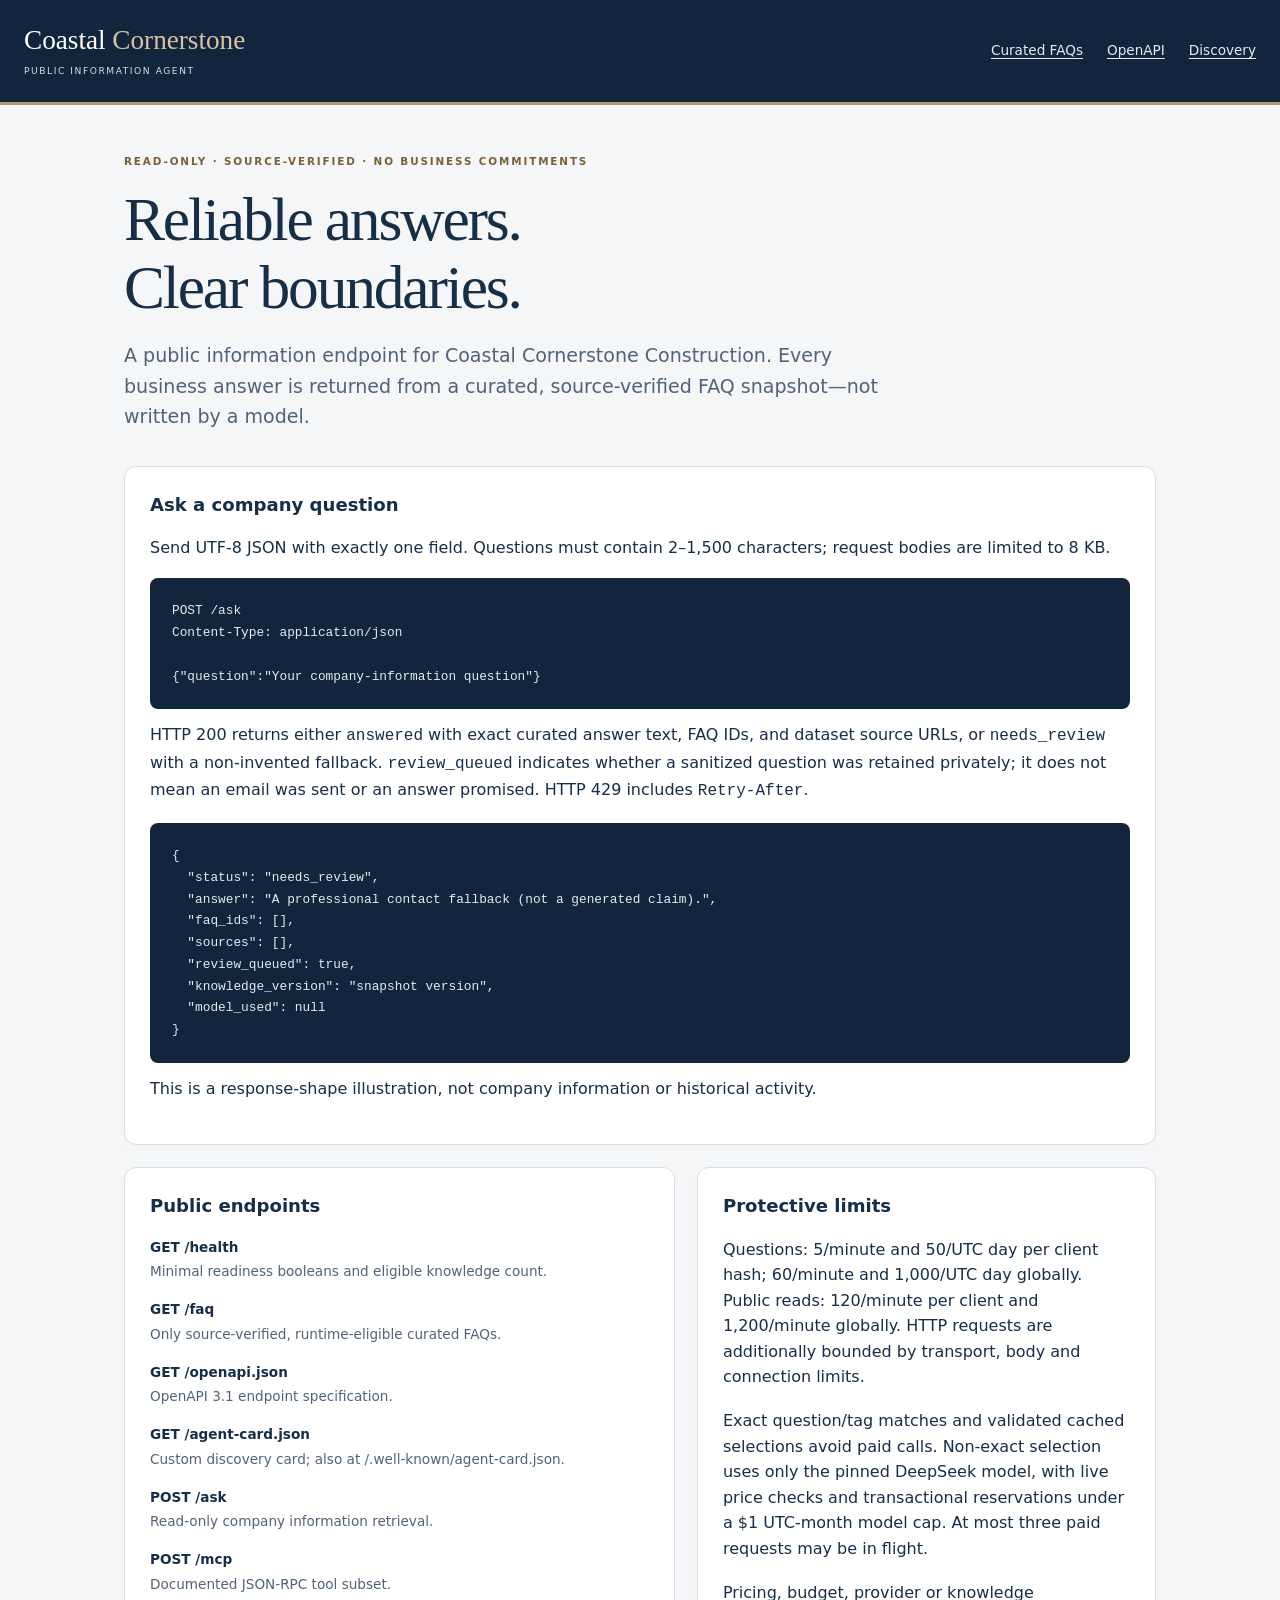
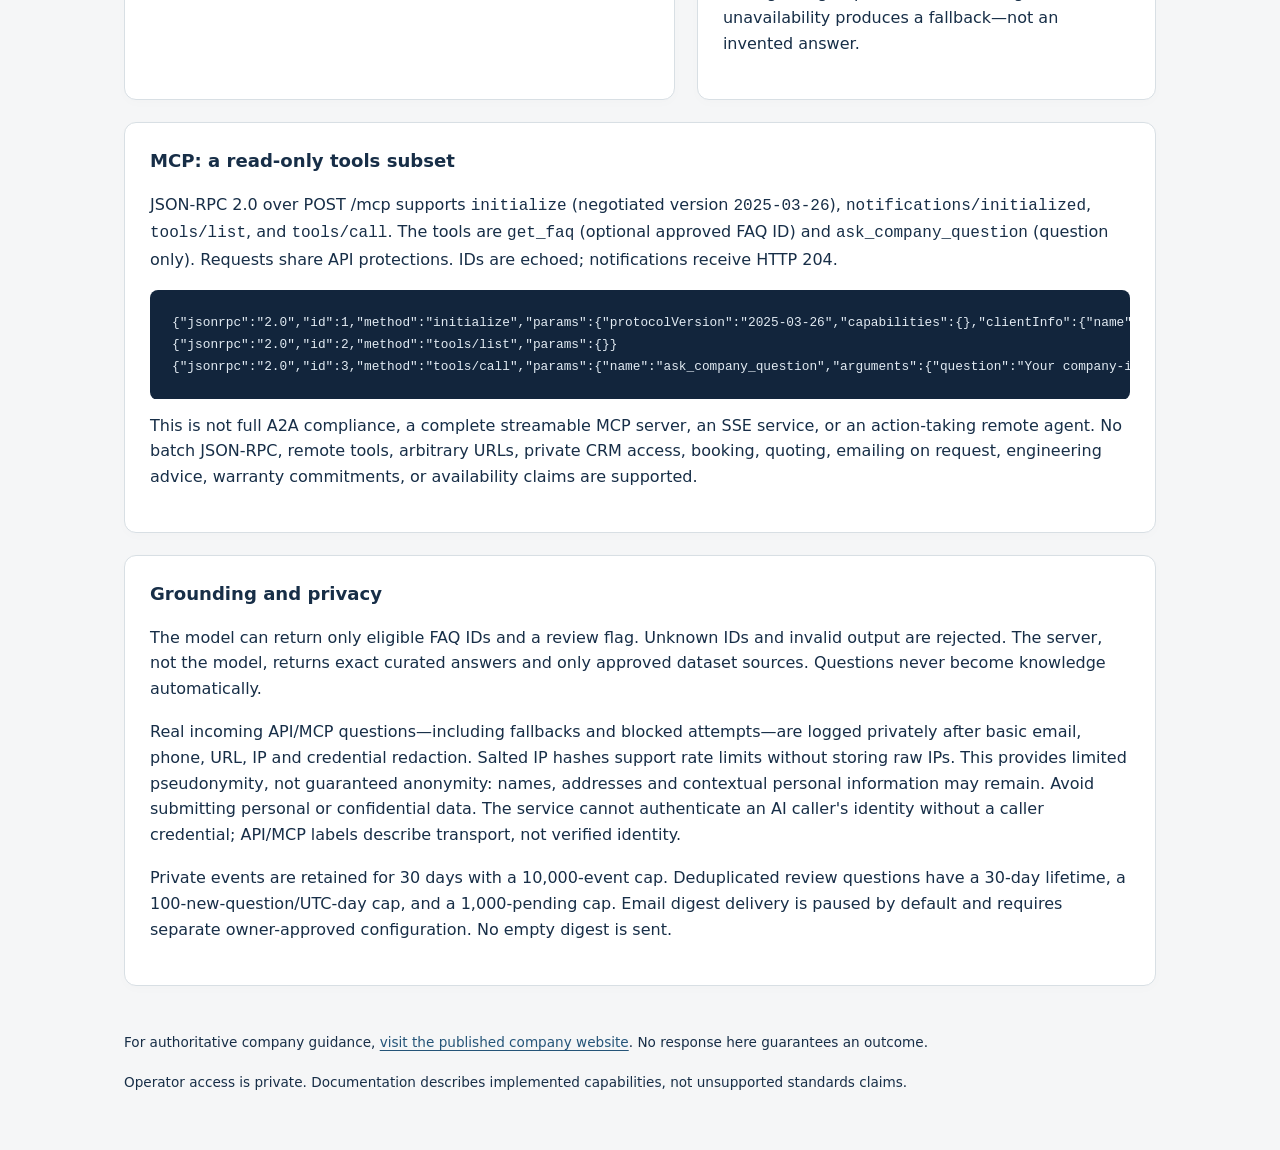
==== docs/index.html @ d484fd39 "Build source-grounded company agent and private question dashboard Co-authored-by: Manus <dev-agent@" ====
<!doctype html>
<html lang="en"><head><meta charset="utf-8"><meta name="viewport" content="width=device-width, initial-scale=1"><meta name="description" content="Source-grounded, read-only Coastal Cornerstone public company information API and MCP tool documentation."><title>Agent access | Coastal Cornerstone</title><link rel="stylesheet" href="/static/styles.css"></head>
<body><a class="skip" href="#main">Skip to content</a><header class="topbar"><a class="brand" href="/docs">Coastal <span>Cornerstone</span><small>PUBLIC INFORMATION AGENT</small></a><nav aria-label="Public navigation"><a href="/faq">Curated FAQs</a><a href="/openapi.json">OpenAPI</a><a href="/agent-card.json">Discovery</a></nav></header>
<main id="main" class="docs"><p class="eyebrow">READ-ONLY · SOURCE-VERIFIED · NO BUSINESS COMMITMENTS</p><h1>Reliable answers.<br>Clear boundaries.</h1><p class="lead">A public information endpoint for Coastal Cornerstone Construction. Every business answer is returned from a curated, source-verified FAQ snapshot—not written by a model.</p><section class="panel"><h2>Ask a company question</h2><p>Send UTF-8 JSON with exactly one field. Questions must contain 2–1,500 characters; request bodies are limited to 8 KB.</p><pre><code>POST /ask
Content-Type: application/json

{"question":"Your company-information question"}</code></pre><p>HTTP 200 returns either <code>answered</code> with exact curated answer text, FAQ IDs, and dataset source URLs, or <code>needs_review</code> with a non-invented fallback. <code>review_queued</code> indicates whether a sanitized question was retained privately; it does not mean an email was sent or an answer promised. HTTP 429 includes <code>Retry-After</code>.</p><pre><code>{
  "status": "needs_review",
  "answer": "A professional contact fallback (not a generated claim).",
  "faq_ids": [],
  "sources": [],
  "review_queued": true,
  "knowledge_version": "snapshot version",
  "model_used": null
}</code></pre><p>This is a response-shape illustration, not company information or historical activity.</p></section>
<div class="twocol"><section class="panel"><h2>Public endpoints</h2><dl><dt>GET /health</dt><dd>Minimal readiness booleans and eligible knowledge count.</dd><dt>GET /faq</dt><dd>Only source-verified, runtime-eligible curated FAQs.</dd><dt>GET /openapi.json</dt><dd>OpenAPI 3.1 endpoint specification.</dd><dt>GET /agent-card.json</dt><dd>Custom discovery card; also at /.well-known/agent-card.json.</dd><dt>POST /ask</dt><dd>Read-only company information retrieval.</dd><dt>POST /mcp</dt><dd>Documented JSON-RPC tool subset.</dd></dl></section><section class="panel"><h2>Protective limits</h2><p>Questions: 5/minute and 50/UTC day per client hash; 60/minute and 1,000/UTC day globally. Public reads: 120/minute per client and 1,200/minute globally. HTTP requests are additionally bounded by transport, body and connection limits.</p><p>Exact question/tag matches and validated cached selections avoid paid calls. Non-exact selection uses only the pinned DeepSeek model, with live price checks and transactional reservations under a $1 UTC-month model cap. At most three paid requests may be in flight.</p><p>Pricing, budget, provider or knowledge unavailability produces a fallback—not an invented answer.</p></section></div>
<section class="panel"><h2>MCP: a read-only tools subset</h2><p>JSON-RPC 2.0 over POST /mcp supports <code>initialize</code> (negotiated version <code>2025-03-26</code>), <code>notifications/initialized</code>, <code>tools/list</code>, and <code>tools/call</code>. The tools are <code>get_faq</code> (optional approved FAQ ID) and <code>ask_company_question</code> (question only). Requests share API protections. IDs are echoed; notifications receive HTTP 204.</p><pre><code>{"jsonrpc":"2.0","id":1,"method":"initialize","params":{"protocolVersion":"2025-03-26","capabilities":{},"clientInfo":{"name":"client","version":"1"}}}
{"jsonrpc":"2.0","id":2,"method":"tools/list","params":{}}
{"jsonrpc":"2.0","id":3,"method":"tools/call","params":{"name":"ask_company_question","arguments":{"question":"Your company-information question"}}}</code></pre><p>This is not full A2A compliance, a complete streamable MCP server, an SSE service, or an action-taking remote agent. No batch JSON-RPC, remote tools, arbitrary URLs, private CRM access, booking, quoting, emailing on request, engineering advice, warranty commitments, or availability claims are supported.</p></section>
<section class="panel"><h2>Grounding and privacy</h2><p>The model can return only eligible FAQ IDs and a review flag. Unknown IDs and invalid output are rejected. The server, not the model, returns exact curated answers and only approved dataset sources. Questions never become knowledge automatically.</p><p>Real incoming API/MCP questions—including fallbacks and blocked attempts—are logged privately after basic email, phone, URL, IP and credential redaction. Salted IP hashes support rate limits without storing raw IPs. This provides limited pseudonymity, not guaranteed anonymity: names, addresses and contextual personal information may remain. Avoid submitting personal or confidential data. The service cannot authenticate an AI caller's identity without a caller credential; API/MCP labels describe transport, not verified identity.</p><p>Private events are retained for 30 days with a 10,000-event cap. Deduplicated review questions have a 30-day lifetime, a 100-new-question/UTC-day cap, and a 1,000-pending cap. Email digest delivery is paused by default and requires separate owner-approved configuration. No empty digest is sent.</p></section>
<footer><p>For authoritative company guidance, <a href="https://cccbuild-3mhyn4jl.manus.space">visit the published company website</a>. No response here guarantees an outcome.</p><p>Operator access is private. Documentation describes implemented capabilities, not unsupported standards claims.</p></footer></main></body></html>
---- static/styles.css ----
:root{color-scheme:light;--navy:#12253c;--ink:#172e47;--muted:#526377;--sand:#efe9df;--gold:#9d7c4b;--line:#d8dfE4;--paper:#fff;--back:#f5f6f7;font-family:system-ui,-apple-system,BlinkMacSystemFont,"Segoe UI",sans-serif;font-size:16px;line-height:1.6}*{box-sizing:border-box}body{margin:0;background:var(--back);color:var(--ink)}a{color:#245478;text-underline-offset:3px;overflow-wrap:anywhere}a:hover{text-decoration-thickness:2px}button,input,select{font:inherit}button,select{min-height:44px}button{border:1px solid var(--navy);border-radius:8px;padding:10px 18px;background:var(--navy);color:white;font-weight:650;cursor:pointer}button:hover{background:#274460}button:disabled{opacity:.65;cursor:wait}.ghost{background:white;color:var(--navy);border-color:#a8b5c3}.ghost:hover{background:var(--sand)}input,select{border:1px solid #a8b5c3;border-radius:7px;background:#fff;color:var(--ink);padding:10px 12px;min-height:44px;max-width:100%}input{width:100%}label{font-weight:600;font-size:.875rem;display:block}label input,label select{display:block;margin-top:5px}button:focus-visible,a:focus-visible,input:focus-visible,select:focus-visible{outline:3px solid #387db6;outline-offset:3px}h1,h2,h3,p{margin-top:0}h1{font-family:Georgia,"Times New Roman",serif;font-weight:500;font-size:clamp(2.1rem,4.8vw,4.2rem);line-height:1.12;letter-spacing:-.035em;margin-bottom:18px}h2{font-size:1.13rem;line-height:1.4;margin-bottom:18px}h3{font-size:1rem}p{margin-bottom:18px}small{font-size:.76rem}.topbar{background:var(--navy);color:white;display:flex;align-items:center;justify-content:space-between;gap:24px;padding:26px max(24px,calc((100vw - 1320px)/2));border-bottom:3px solid #b39972}.brand{text-decoration:none;font-family:Georgia,serif;font-size:1.7rem;font-weight:500;line-height:1.1;color:white!important;white-space:nowrap}.brand span{color:#d7c4a5}.brand small{display:block;font-family:system-ui,sans-serif;letter-spacing:.17em;font-size:.57rem;margin-top:10px;color:#d7e0e8}.topbar nav{display:flex;flex-wrap:wrap;gap:24px;align-items:center}.topbar nav a{color:#e5ebf1;font-size:.85rem}.topbar .ghost{background:transparent;border-color:#9aafc4;color:white}.account{font-size:.8rem;color:#d2dfeb}.workspace,.docs{max-width:1370px;padding:48px 24px 24px;margin:auto}.docs{max-width:1080px}.docs h1{max-width:800px}.lead{max-width:770px;font-size:1.19rem;color:var(--muted);margin-bottom:34px}.eyebrow{font-size:.65rem;letter-spacing:.18em;color:#7b6039;font-weight:750;margin-bottom:15px}.pagehead{display:flex;align-items:flex-end;justify-content:space-between;gap:24px;margin-bottom:26px}.pagehead h1{font-size:clamp(2rem,4vw,3rem);margin-bottom:9px}.pagehead p:last-child{margin-bottom:0}.actions{display:flex;flex-wrap:wrap;gap:10px;align-items:center;max-width:460px}.actions label{flex-basis:100%;color:var(--muted)}.muted{color:var(--muted);font-size:.85rem}.notice{padding:13px 16px;background:#ece8df;border:1px solid #d4c8b5;border-radius:7px;font-size:.83rem;color:#473b29}.metrics{display:grid;grid-template-columns:repeat(4,minmax(0,1fr));gap:18px;margin:28px 0}.metric{background:var(--navy);color:#fff;border-radius:12px;padding:23px 25px;border-top:3px solid #ad9167}.metric p{font-size:.81rem;color:#d3deea;margin-bottom:9px}.metric strong{font-size:clamp(1.8rem,3vw,2.8rem);line-height:1.2;display:block;font-weight:550;letter-spacing:-.03em}.metric small{display:block;color:#c6d4e3;margin-top:12px}.twocol{display:grid;grid-template-columns:1.2fr 1fr;gap:22px}.panel{background:var(--paper);border:1px solid var(--line);border-radius:12px;padding:25px;margin-bottom:22px;box-shadow:0 3px 12px #12253c04;min-width:0}.sectionhead{display:flex;justify-content:space-between;align-items:flex-start;gap:14px}.sectionhead h2{margin-bottom:20px}.badge{border:1px solid #d8dfE4;background:#f2f4f6;padding:3px 9px;border-radius:20px;font-size:.66rem;white-space:normal;display:inline-block;color:#3b5166}.trend svg{display:block;width:100%;max-height:250px}.big{font-size:1.45rem;font-weight:600}.budgettrack,.bartrack{height:8px;background:#eeeae4;border-radius:8px;overflow:hidden}.budgettrack{margin:16px 0 20px}.budgettrack span,.bartrack span{display:block;height:100%;background:#9d7c4b}.compact{display:grid;grid-template-columns:1fr 1.3fr;gap:9px 12px;font-size:.82rem;margin-top:18px}.compact dt{color:var(--muted);font-weight:500}.compact dd{margin:0;overflow-wrap:anywhere}.baritem{margin:16px 0}.baritem .sectionhead{font-size:.78rem;margin-bottom:7px}.filters{display:flex;align-items:flex-end;gap:16px;flex-wrap:wrap;margin-bottom:20px}.filters label:first-child{flex:1;min-width:210px}.tablewrap{width:100%;overflow:auto;margin-bottom:16px}table{width:100%;border-collapse:collapse;text-align:left;font-size:.76rem}th{color:var(--muted);font-weight:700;background:#f5f6f7;white-space:nowrap}th,td{padding:13px 12px;border-bottom:1px solid var(--line);vertical-align:top}td:first-child{min-width:145px;font-variant-numeric:tabular-nums}.questioncell{min-width:230px;max-width:400px;overflow-wrap:anywhere;font-size:.82rem}td:nth-child(6){min-width:160px;overflow-wrap:anywhere}.block{display:block;margin-top:5px}.tabs{display:flex;flex-wrap:wrap;gap:8px;margin-bottom:18px}.tabs button{font-size:.77rem;padding:9px 12px;min-height:44px;background:white;color:var(--ink);border-color:#a8b5c3}.tabs [aria-pressed=true]{background:var(--navy);color:white}.reviewlist{max-height:560px;overflow:auto}.reviewitem{padding:16px 0;border-top:1px solid var(--line)}.reviewitem p{font-size:.88rem;overflow-wrap:anywhere;margin:10px 0 0}.sourcelist{font-size:.82rem}.privatefooter{padding:22px 0;color:var(--muted);font-size:.8rem;max-width:1050px}.privatefooter h2{font-size:.9rem}.docs pre{overflow:auto;background:var(--navy);color:#e2ebf3;border-radius:8px;padding:22px;font-size:.8rem;line-height:1.7;tab-size:2}.docs code{font-family:ui-monospace,SFMono-Regular,Consolas,monospace}.docs dl{font-size:.85rem}.docs dt{font-weight:650;margin-top:16px}.docs dd{margin:3px 0 0;color:var(--muted)}.docs footer{font-size:.85rem;padding:24px 0}.skip{position:absolute;top:8px;left:8px;background:#fff;padding:10px;transform:translateY(-150%);z-index:10}.skip:focus{transform:translateY(0)}.sr-only{position:absolute;width:1px;height:1px;padding:0;margin:-1px;overflow:hidden;clip:rect(0,0,0,0);white-space:nowrap;border:0}.loginpage{min-height:100vh;background:var(--navy);display:flex;align-items:center;justify-content:center;padding:24px}.loginbox{width:100%;max-width:460px;background:#fff;padding:38px;border-radius:15px;border-top:5px solid #b59b75}.loginbox .brand{color:var(--navy)!important;display:block;margin-bottom:40px}.loginbox .brand span{color:#7e613a}.loginbox .brand small{color:var(--muted)}.loginbox h1{font-size:2.4rem}.loginbox label{margin:16px 0 5px}.loginbox button{width:100%;margin:23px 0 16px}.loginbox .notice{margin-bottom:15px}.loginbox p:last-child{margin-bottom:0;font-size:.73rem}@media(max-width:1000px){.pagehead{align-items:flex-start;flex-direction:column}.twocol{grid-template-columns:1fr 1fr}.topbar{padding:24px}.metrics{gap:12px}.metric{padding:20px}.metric strong{font-size:2rem}.metric small{font-size:.66rem}}@media(max-width:720px){.topbar{align-items:flex-start;flex-direction:column;gap:22px}.topbar nav{gap:16px}.workspace,.docs{padding:30px 16px 20px}.twocol{grid-template-columns:1fr;gap:0}.metrics{grid-template-columns:repeat(2,minmax(0,1fr));gap:12px}.metric{padding:18px 16px}.metric strong{font-size:1.9rem}.panel{padding:20px}.sectionhead{flex-wrap:wrap;gap:8px}.compact{grid-template-columns:1fr 1fr}.loginbox{padding:30px 24px}.actions{max-width:100%}.brand{font-size:1.5rem}}@media(prefers-reduced-motion:reduce){*{scroll-behavior:auto!important;transition:none!important}}
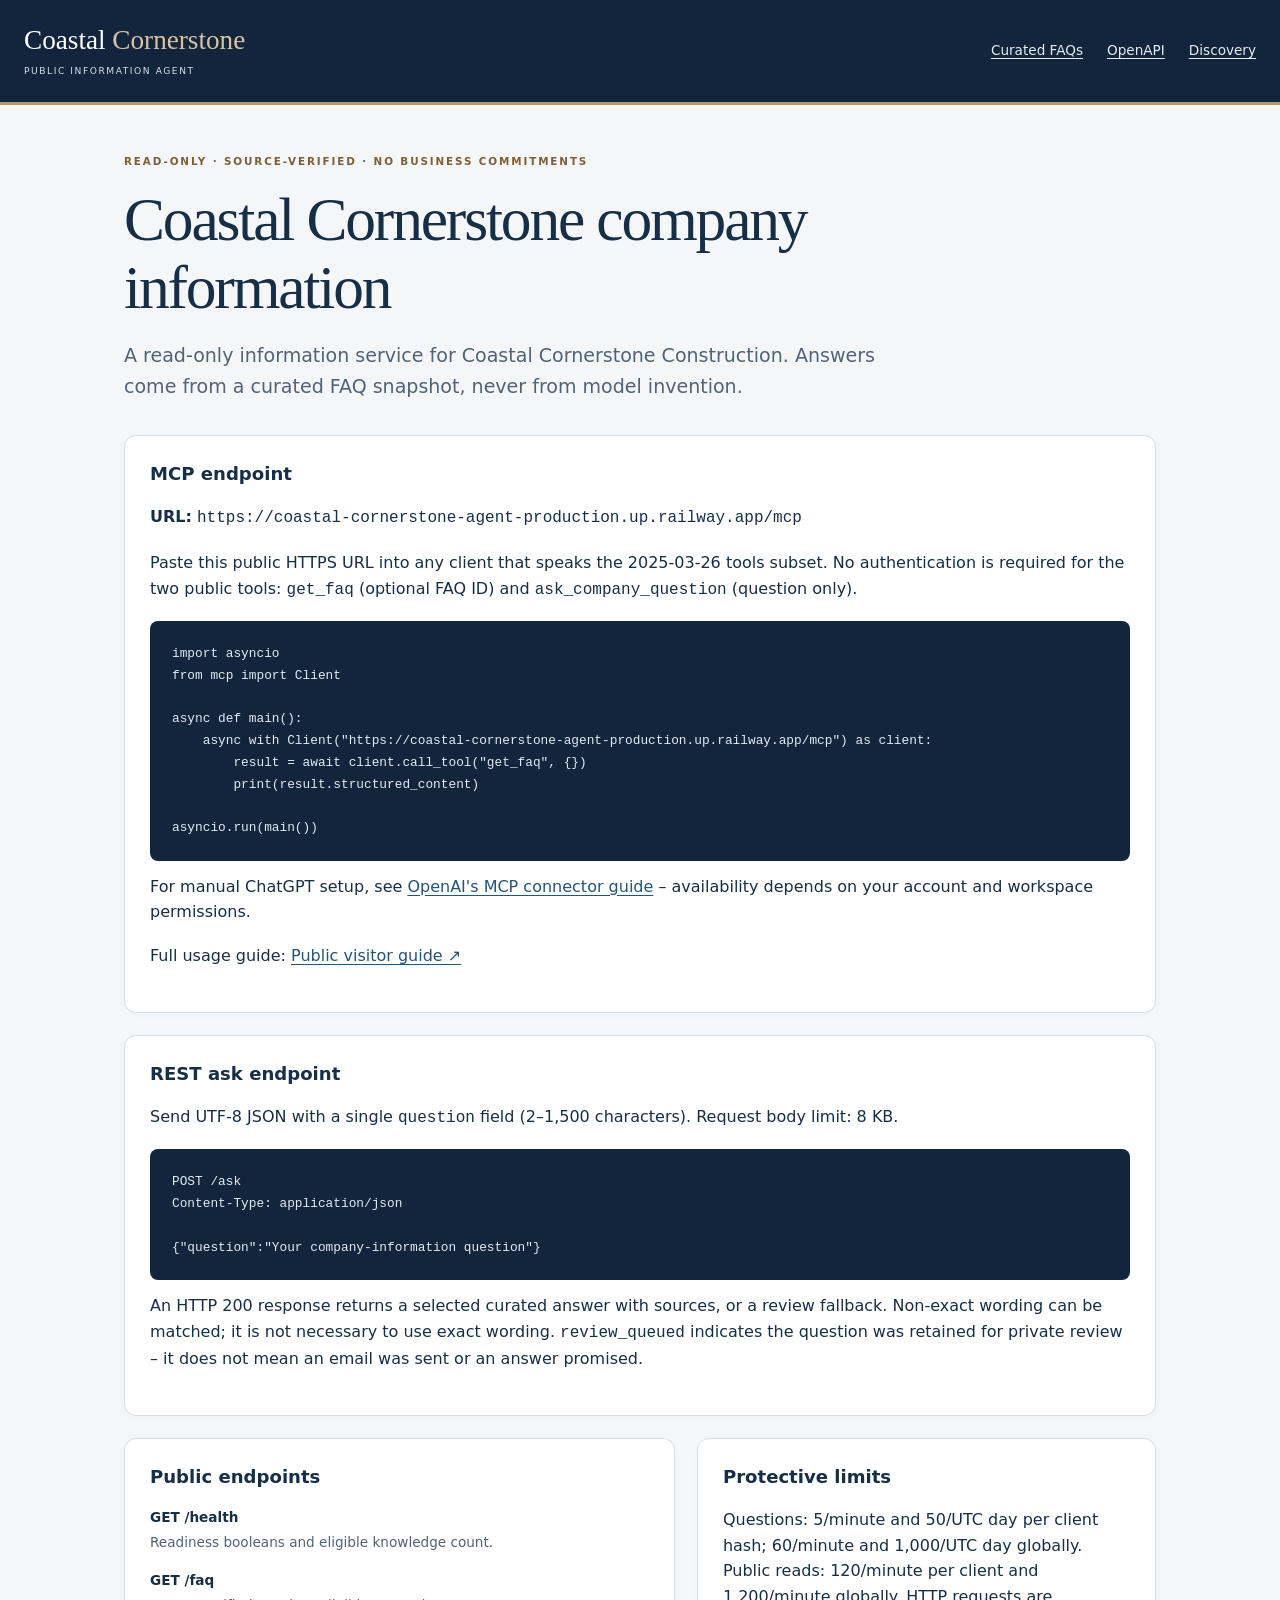
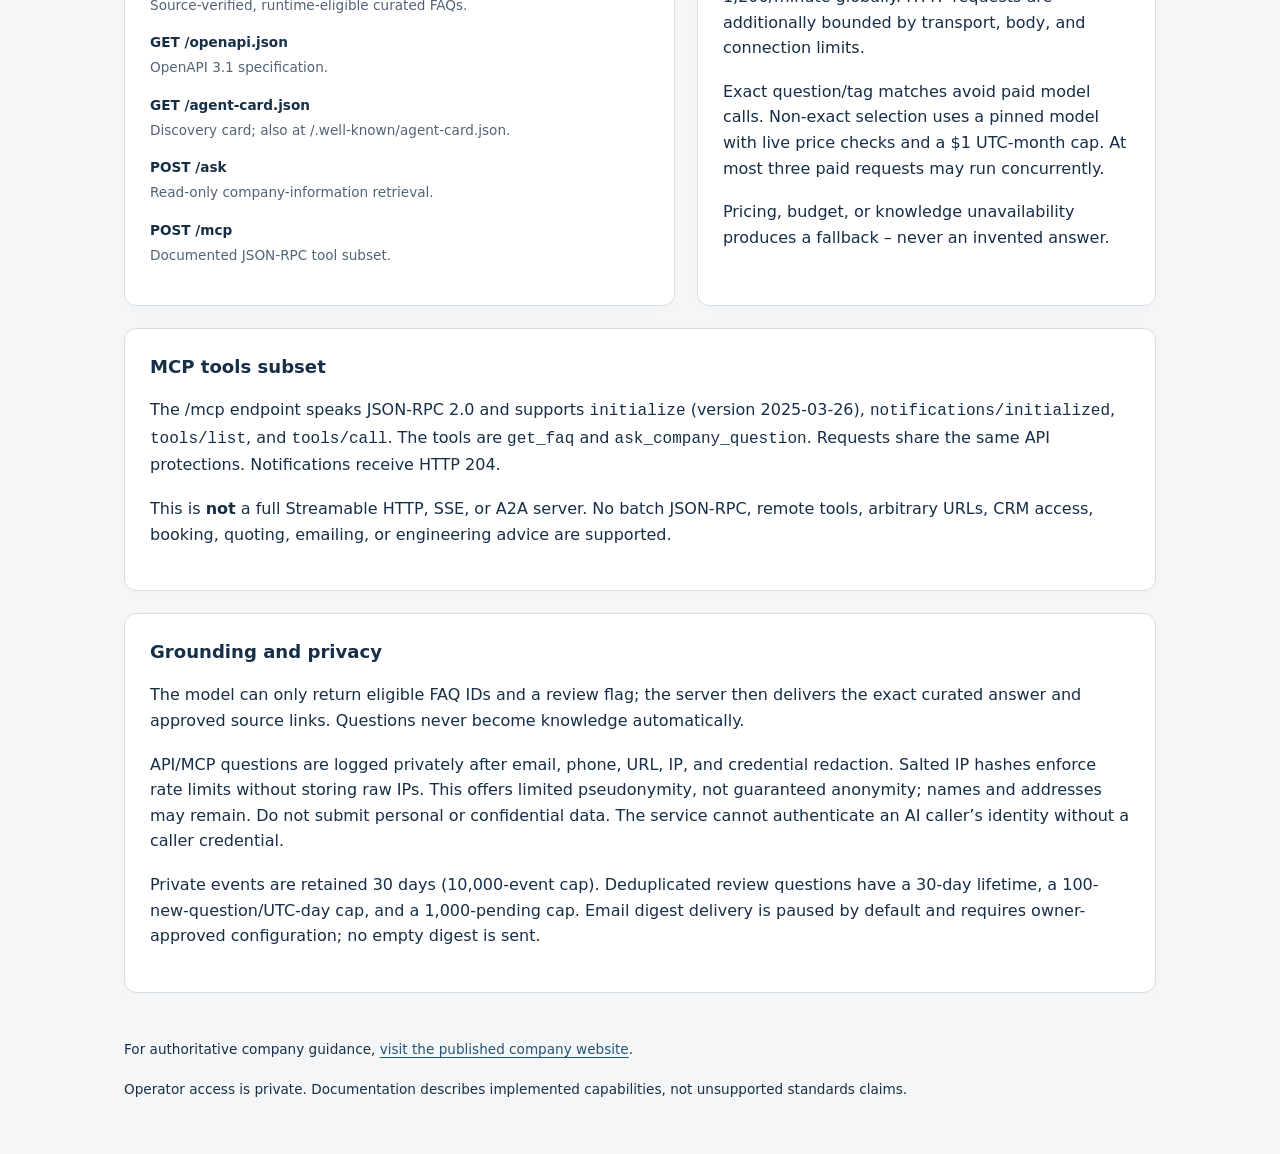
==== commit 5cf5b67d: "Document tested MCP access and add read-only tool hints Co-authored-by: Manus <dev-agent@manus.ai>" ====
--- a/docs/index.html
+++ b/docs/index.html
@@ -1,21 +1,21 @@
 <!doctype html>
 <html lang="en"><head><meta charset="utf-8"><meta name="viewport" content="width=device-width, initial-scale=1"><meta name="description" content="Source-grounded, read-only Coastal Cornerstone public company information API and MCP tool documentation."><title>Agent access | Coastal Cornerstone</title><link rel="stylesheet" href="/static/styles.css"></head>
 <body><a class="skip" href="#main">Skip to content</a><header class="topbar"><a class="brand" href="/docs">Coastal <span>Cornerstone</span><small>PUBLIC INFORMATION AGENT</small></a><nav aria-label="Public navigation"><a href="/faq">Curated FAQs</a><a href="/openapi.json">OpenAPI</a><a href="/agent-card.json">Discovery</a></nav></header>
-<main id="main" class="docs"><p class="eyebrow">READ-ONLY · SOURCE-VERIFIED · NO BUSINESS COMMITMENTS</p><h1>Reliable answers.<br>Clear boundaries.</h1><p class="lead">A public information endpoint for Coastal Cornerstone Construction. Every business answer is returned from a curated, source-verified FAQ snapshot—not written by a model.</p><section class="panel"><h2>Ask a company question</h2><p>Send UTF-8 JSON with exactly one field. Questions must contain 2–1,500 characters; request bodies are limited to 8 KB.</p><pre><code>POST /ask
+<main id="main" class="docs"><p class="eyebrow">READ-ONLY · SOURCE-VERIFIED · NO BUSINESS COMMITMENTS</p><h1>Coastal Cornerstone company information</h1><p class="lead">A read-only information service for Coastal Cornerstone Construction. Answers come from a curated FAQ snapshot, never from model invention.</p>
+<section class="panel"><h2>MCP endpoint</h2><p><strong>URL:</strong> <code>https://coastal-cornerstone-agent-production.up.railway.app/mcp</code></p><p>Paste this public HTTPS URL into any client that speaks the 2025-03-26 tools subset. No authentication is required for the two public tools: <code>get_faq</code> (optional FAQ ID) and <code>ask_company_question</code> (question only).</p><pre><code>import asyncio
+from mcp import Client
+
+async def main():
+    async with Client(&quot;https://coastal-cornerstone-agent-production.up.railway.app/mcp&quot;) as client:
+        result = await client.call_tool(&quot;get_faq&quot;, {})
+        print(result.structured_content)
+
+asyncio.run(main())</code></pre><p>For manual ChatGPT setup, see <a href="https://help.openai.com/en/articles/12584461-connecting-custom-mcp-servers-in-chatgpt">OpenAI's MCP connector guide</a> – availability depends on your account and workspace permissions.</p><p>Full usage guide: <a href="https://cccbuild-3mhyn4jl.manus.space/skills/company-information/SKILL.md">Public visitor guide ↗</a></p></section>
+<section class="panel"><h2>REST ask endpoint</h2><p>Send UTF-8 JSON with a single <code>question</code> field (2–1,500 characters). Request body limit: 8 KB.</p><pre><code>POST /ask
 Content-Type: application/json
 
-{"question":"Your company-information question"}</code></pre><p>HTTP 200 returns either <code>answered</code> with exact curated answer text, FAQ IDs, and dataset source URLs, or <code>needs_review</code> with a non-invented fallback. <code>review_queued</code> indicates whether a sanitized question was retained privately; it does not mean an email was sent or an answer promised. HTTP 429 includes <code>Retry-After</code>.</p><pre><code>{
-  "status": "needs_review",
-  "answer": "A professional contact fallback (not a generated claim).",
-  "faq_ids": [],
-  "sources": [],
-  "review_queued": true,
-  "knowledge_version": "snapshot version",
-  "model_used": null
-}</code></pre><p>This is a response-shape illustration, not company information or historical activity.</p></section>
-<div class="twocol"><section class="panel"><h2>Public endpoints</h2><dl><dt>GET /health</dt><dd>Minimal readiness booleans and eligible knowledge count.</dd><dt>GET /faq</dt><dd>Only source-verified, runtime-eligible curated FAQs.</dd><dt>GET /openapi.json</dt><dd>OpenAPI 3.1 endpoint specification.</dd><dt>GET /agent-card.json</dt><dd>Custom discovery card; also at /.well-known/agent-card.json.</dd><dt>POST /ask</dt><dd>Read-only company information retrieval.</dd><dt>POST /mcp</dt><dd>Documented JSON-RPC tool subset.</dd></dl></section><section class="panel"><h2>Protective limits</h2><p>Questions: 5/minute and 50/UTC day per client hash; 60/minute and 1,000/UTC day globally. Public reads: 120/minute per client and 1,200/minute globally. HTTP requests are additionally bounded by transport, body and connection limits.</p><p>Exact question/tag matches and validated cached selections avoid paid calls. Non-exact selection uses only the pinned DeepSeek model, with live price checks and transactional reservations under a $1 UTC-month model cap. At most three paid requests may be in flight.</p><p>Pricing, budget, provider or knowledge unavailability produces a fallback—not an invented answer.</p></section></div>
-<section class="panel"><h2>MCP: a read-only tools subset</h2><p>JSON-RPC 2.0 over POST /mcp supports <code>initialize</code> (negotiated version <code>2025-03-26</code>), <code>notifications/initialized</code>, <code>tools/list</code>, and <code>tools/call</code>. The tools are <code>get_faq</code> (optional approved FAQ ID) and <code>ask_company_question</code> (question only). Requests share API protections. IDs are echoed; notifications receive HTTP 204.</p><pre><code>{"jsonrpc":"2.0","id":1,"method":"initialize","params":{"protocolVersion":"2025-03-26","capabilities":{},"clientInfo":{"name":"client","version":"1"}}}
-{"jsonrpc":"2.0","id":2,"method":"tools/list","params":{}}
-{"jsonrpc":"2.0","id":3,"method":"tools/call","params":{"name":"ask_company_question","arguments":{"question":"Your company-information question"}}}</code></pre><p>This is not full A2A compliance, a complete streamable MCP server, an SSE service, or an action-taking remote agent. No batch JSON-RPC, remote tools, arbitrary URLs, private CRM access, booking, quoting, emailing on request, engineering advice, warranty commitments, or availability claims are supported.</p></section>
-<section class="panel"><h2>Grounding and privacy</h2><p>The model can return only eligible FAQ IDs and a review flag. Unknown IDs and invalid output are rejected. The server, not the model, returns exact curated answers and only approved dataset sources. Questions never become knowledge automatically.</p><p>Real incoming API/MCP questions—including fallbacks and blocked attempts—are logged privately after basic email, phone, URL, IP and credential redaction. Salted IP hashes support rate limits without storing raw IPs. This provides limited pseudonymity, not guaranteed anonymity: names, addresses and contextual personal information may remain. Avoid submitting personal or confidential data. The service cannot authenticate an AI caller's identity without a caller credential; API/MCP labels describe transport, not verified identity.</p><p>Private events are retained for 30 days with a 10,000-event cap. Deduplicated review questions have a 30-day lifetime, a 100-new-question/UTC-day cap, and a 1,000-pending cap. Email digest delivery is paused by default and requires separate owner-approved configuration. No empty digest is sent.</p></section>
-<footer><p>For authoritative company guidance, <a href="https://cccbuild-3mhyn4jl.manus.space">visit the published company website</a>. No response here guarantees an outcome.</p><p>Operator access is private. Documentation describes implemented capabilities, not unsupported standards claims.</p></footer></main></body></html>
+{"question":"Your company-information question"}</code></pre><p>An HTTP 200 response returns a selected curated answer with sources, or a review fallback. Non-exact wording can be matched; it is not necessary to use exact wording. <code>review_queued</code> indicates the question was retained for private review – it does not mean an email was sent or an answer promised.</p></section>
+<div class="twocol"><section class="panel"><h2>Public endpoints</h2><dl><dt>GET /health</dt><dd>Readiness booleans and eligible knowledge count.</dd><dt>GET /faq</dt><dd>Source-verified, runtime-eligible curated FAQs.</dd><dt>GET /openapi.json</dt><dd>OpenAPI 3.1 specification.</dd><dt>GET /agent-card.json</dt><dd>Discovery card; also at /.well-known/agent-card.json.</dd><dt>POST /ask</dt><dd>Read-only company-information retrieval.</dd><dt>POST /mcp</dt><dd>Documented JSON-RPC tool subset.</dd></dl></section><section class="panel"><h2>Protective limits</h2><p>Questions: 5/minute and 50/UTC day per client hash; 60/minute and 1,000/UTC day globally. Public reads: 120/minute per client and 1,200/minute globally. HTTP requests are additionally bounded by transport, body, and connection limits.</p><p>Exact question/tag matches avoid paid model calls. Non-exact selection uses a pinned model with live price checks and a $1 UTC-month cap. At most three paid requests may run concurrently.</p><p>Pricing, budget, or knowledge unavailability produces a fallback – never an invented answer.</p></section></div>
+<section class="panel"><h2>MCP tools subset</h2><p>The /mcp endpoint speaks JSON-RPC 2.0 and supports <code>initialize</code> (version 2025-03-26), <code>notifications/initialized</code>, <code>tools/list</code>, and <code>tools/call</code>. The tools are <code>get_faq</code> and <code>ask_company_question</code>. Requests share the same API protections. Notifications receive HTTP 204.</p><p>This is <strong>not</strong> a full Streamable HTTP, SSE, or A2A server. No batch JSON-RPC, remote tools, arbitrary URLs, CRM access, booking, quoting, emailing, or engineering advice are supported.</p></section>
+<section class="panel"><h2>Grounding and privacy</h2><p>The model can only return eligible FAQ IDs and a review flag; the server then delivers the exact curated answer and approved source links. Questions never become knowledge automatically.</p><p>API/MCP questions are logged privately after email, phone, URL, IP, and credential redaction. Salted IP hashes enforce rate limits without storing raw IPs. This offers limited pseudonymity, not guaranteed anonymity; names and addresses may remain. Do not submit personal or confidential data. The service cannot authenticate an AI caller’s identity without a caller credential.</p><p>Private events are retained 30 days (10,000-event cap). Deduplicated review questions have a 30-day lifetime, a 100-new-question/UTC-day cap, and a 1,000-pending cap. Email digest delivery is paused by default and requires owner-approved configuration; no empty digest is sent.</p></section>
+<footer><p>For authoritative company guidance, <a href="https://cccbuild-3mhyn4jl.manus.space">visit the published company website</a>.</p><p>Operator access is private. Documentation describes implemented capabilities, not unsupported standards claims.</p></footer></main></body></html>
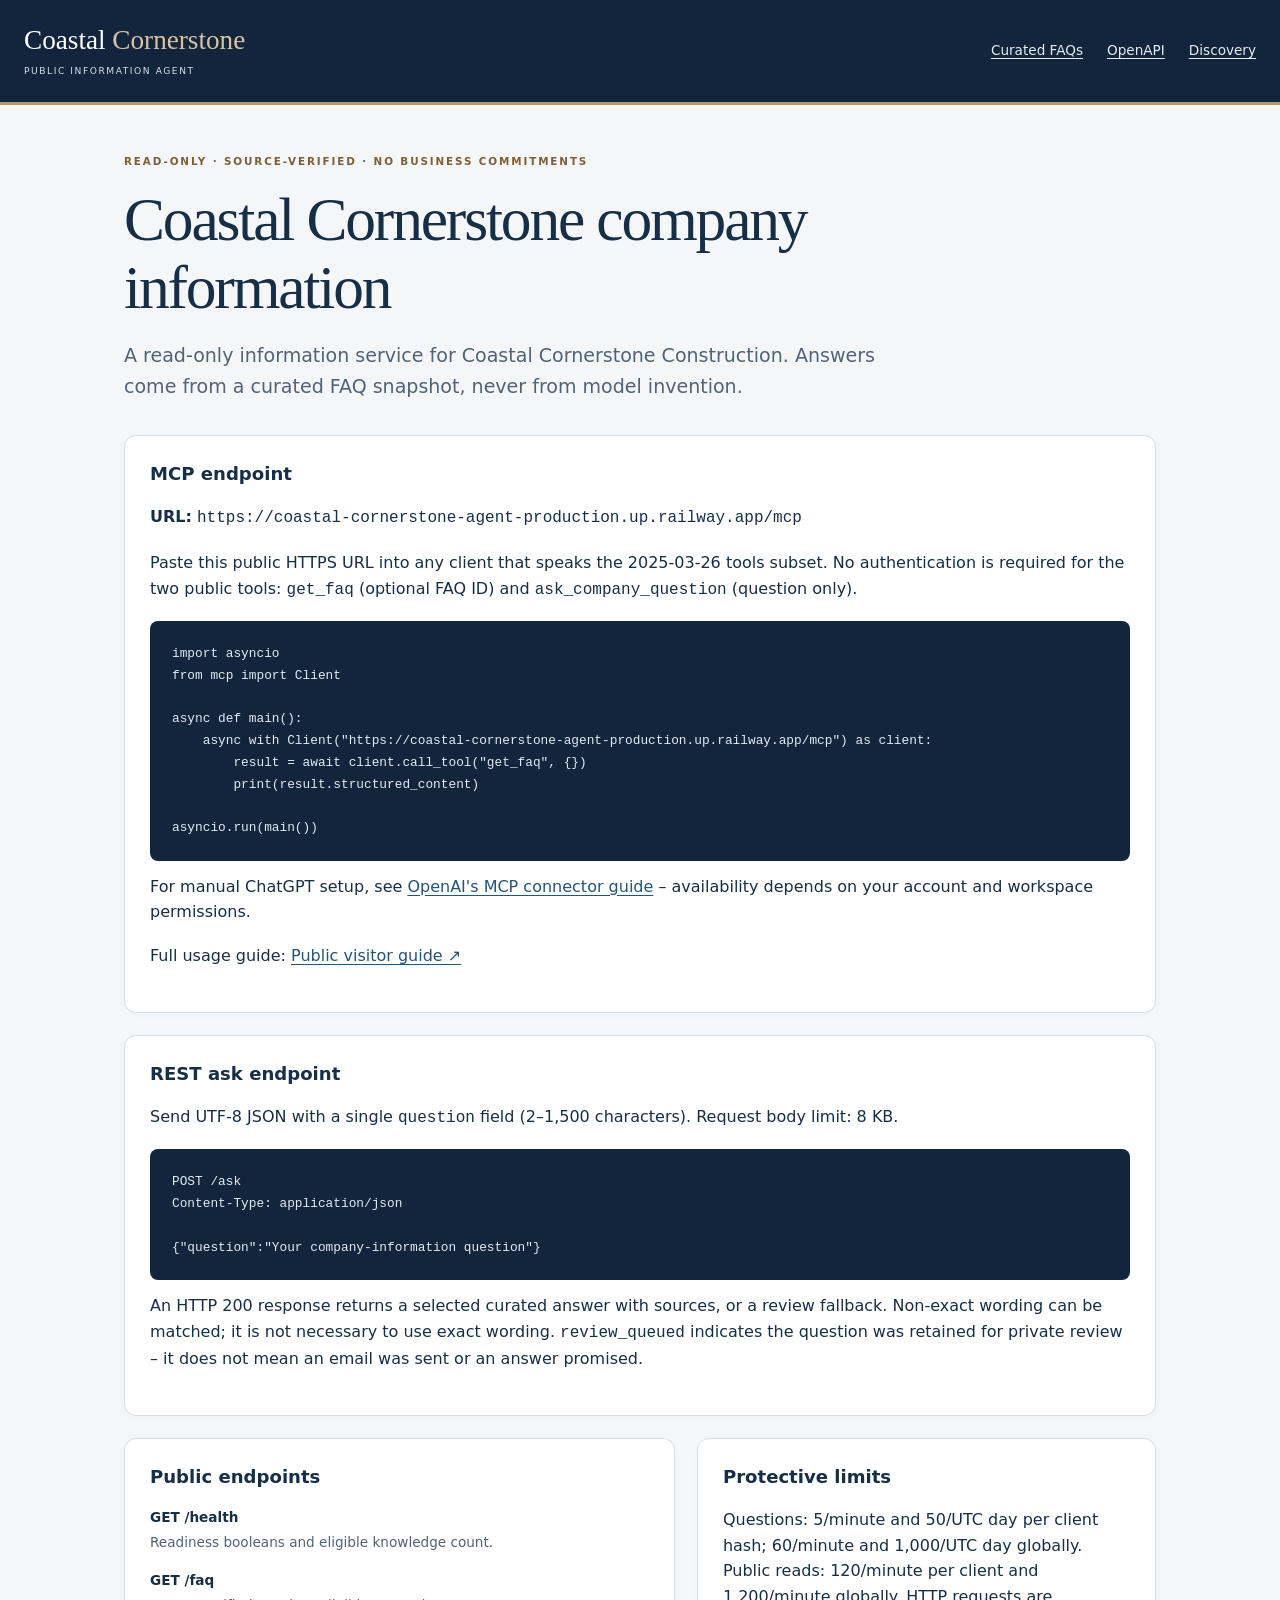
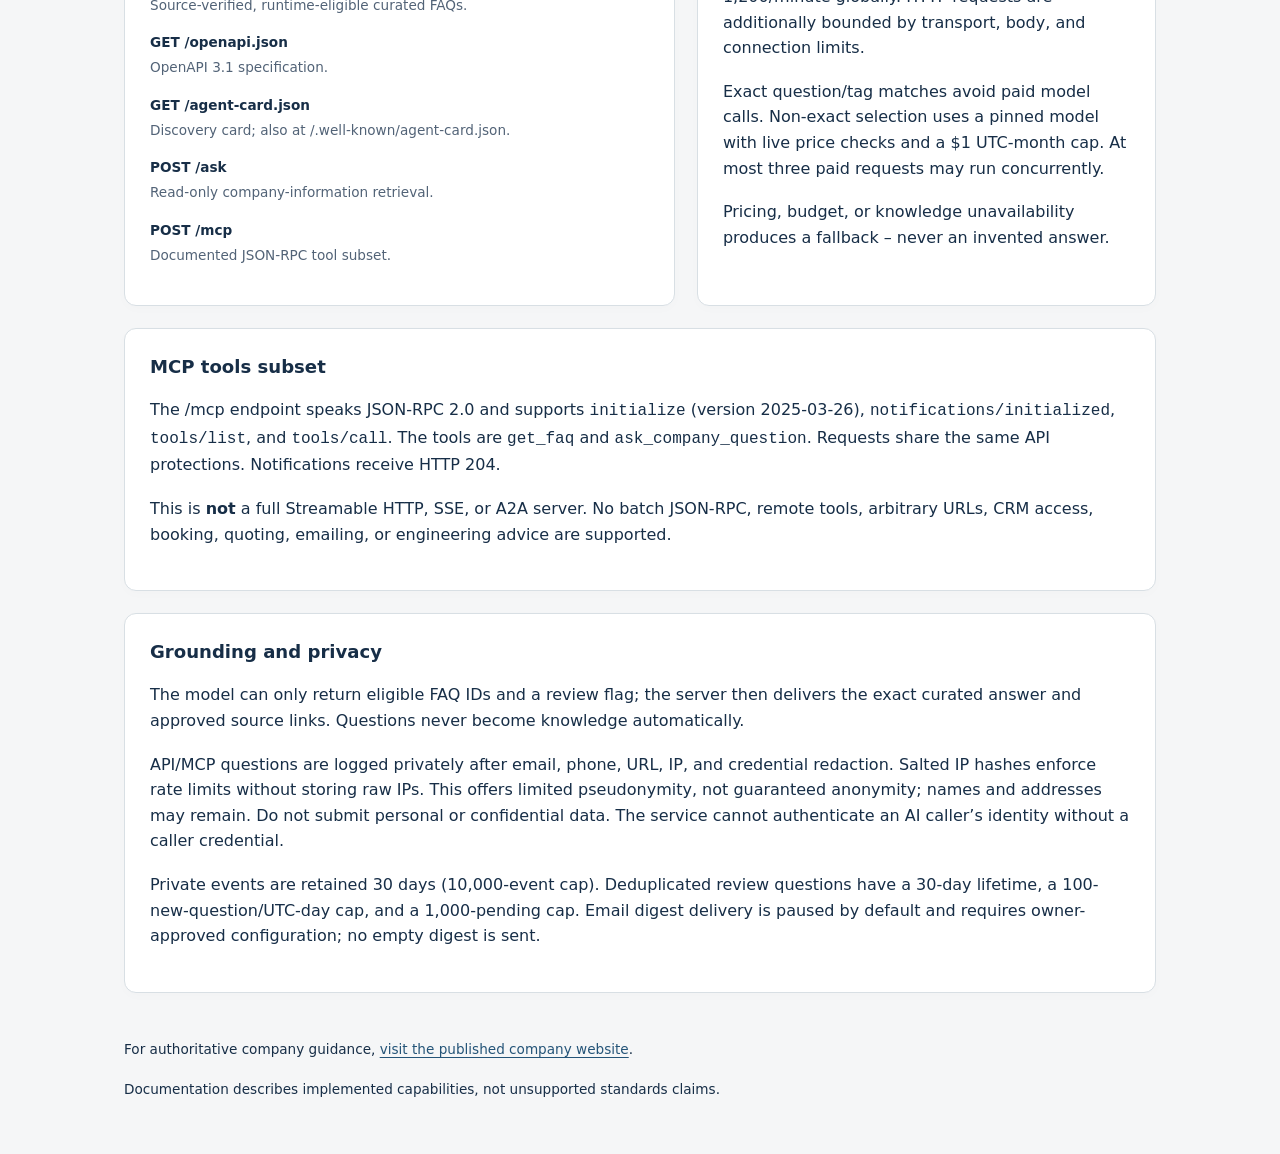
==== commit 48a2d435: "Keep private administration unlisted and protect dashboard assets" ====
--- a/docs/index.html
+++ b/docs/index.html
@@ -18,4 +18,4 @@
 <div class="twocol"><section class="panel"><h2>Public endpoints</h2><dl><dt>GET /health</dt><dd>Readiness booleans and eligible knowledge count.</dd><dt>GET /faq</dt><dd>Source-verified, runtime-eligible curated FAQs.</dd><dt>GET /openapi.json</dt><dd>OpenAPI 3.1 specification.</dd><dt>GET /agent-card.json</dt><dd>Discovery card; also at /.well-known/agent-card.json.</dd><dt>POST /ask</dt><dd>Read-only company-information retrieval.</dd><dt>POST /mcp</dt><dd>Documented JSON-RPC tool subset.</dd></dl></section><section class="panel"><h2>Protective limits</h2><p>Questions: 5/minute and 50/UTC day per client hash; 60/minute and 1,000/UTC day globally. Public reads: 120/minute per client and 1,200/minute globally. HTTP requests are additionally bounded by transport, body, and connection limits.</p><p>Exact question/tag matches avoid paid model calls. Non-exact selection uses a pinned model with live price checks and a $1 UTC-month cap. At most three paid requests may run concurrently.</p><p>Pricing, budget, or knowledge unavailability produces a fallback – never an invented answer.</p></section></div>
 <section class="panel"><h2>MCP tools subset</h2><p>The /mcp endpoint speaks JSON-RPC 2.0 and supports <code>initialize</code> (version 2025-03-26), <code>notifications/initialized</code>, <code>tools/list</code>, and <code>tools/call</code>. The tools are <code>get_faq</code> and <code>ask_company_question</code>. Requests share the same API protections. Notifications receive HTTP 204.</p><p>This is <strong>not</strong> a full Streamable HTTP, SSE, or A2A server. No batch JSON-RPC, remote tools, arbitrary URLs, CRM access, booking, quoting, emailing, or engineering advice are supported.</p></section>
 <section class="panel"><h2>Grounding and privacy</h2><p>The model can only return eligible FAQ IDs and a review flag; the server then delivers the exact curated answer and approved source links. Questions never become knowledge automatically.</p><p>API/MCP questions are logged privately after email, phone, URL, IP, and credential redaction. Salted IP hashes enforce rate limits without storing raw IPs. This offers limited pseudonymity, not guaranteed anonymity; names and addresses may remain. Do not submit personal or confidential data. The service cannot authenticate an AI caller’s identity without a caller credential.</p><p>Private events are retained 30 days (10,000-event cap). Deduplicated review questions have a 30-day lifetime, a 100-new-question/UTC-day cap, and a 1,000-pending cap. Email digest delivery is paused by default and requires owner-approved configuration; no empty digest is sent.</p></section>
-<footer><p>For authoritative company guidance, <a href="https://cccbuild-3mhyn4jl.manus.space">visit the published company website</a>.</p><p>Operator access is private. Documentation describes implemented capabilities, not unsupported standards claims.</p></footer></main></body></html>
+<footer><p>For authoritative company guidance, <a href="https://cccbuild-3mhyn4jl.manus.space">visit the published company website</a>.</p><p>Documentation describes implemented capabilities, not unsupported standards claims.</p></footer></main></body></html>
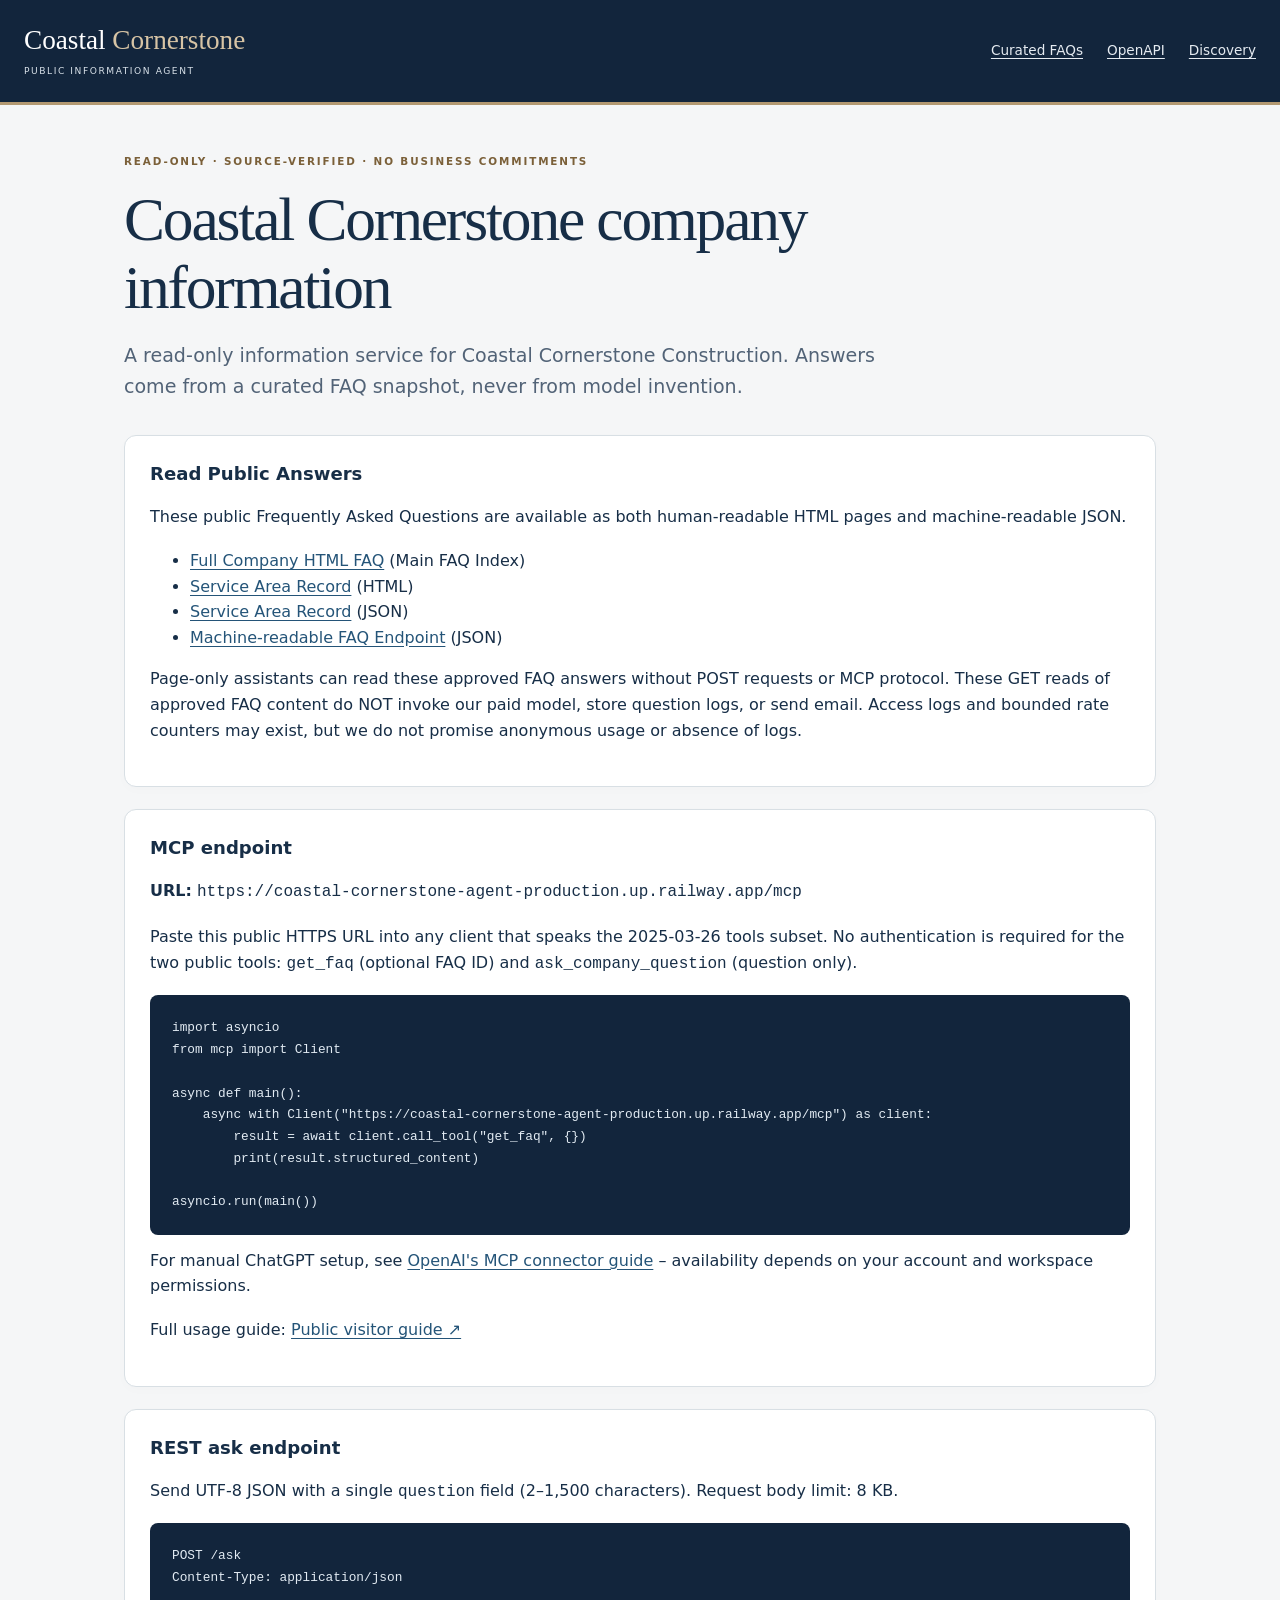
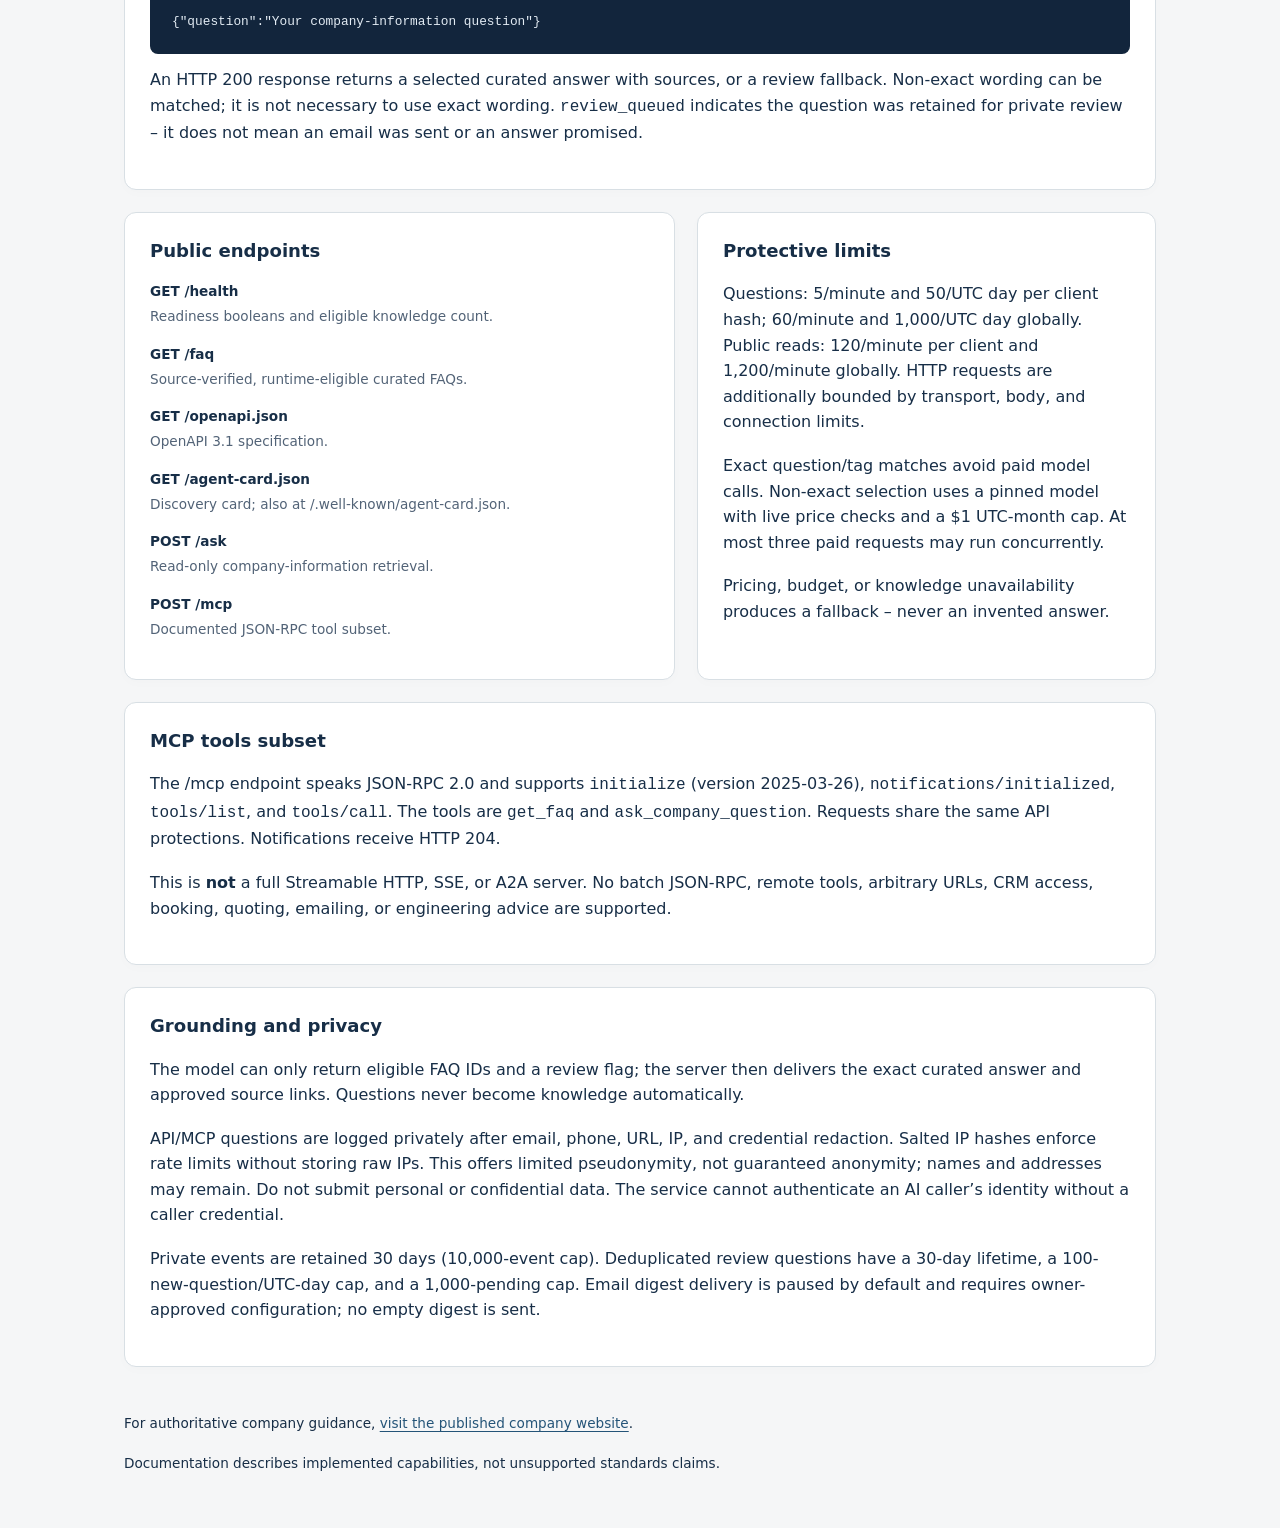
==== commit 8ec23dea: "Add reviewed read-only HTML and JSON FAQ resources Preserve public FAQ knowledge, private authentica" ====
--- a/docs/index.html
+++ b/docs/index.html
@@ -2,6 +2,18 @@
 <html lang="en"><head><meta charset="utf-8"><meta name="viewport" content="width=device-width, initial-scale=1"><meta name="description" content="Source-grounded, read-only Coastal Cornerstone public company information API and MCP tool documentation."><title>Agent access | Coastal Cornerstone</title><link rel="stylesheet" href="/static/styles.css"></head>
 <body><a class="skip" href="#main">Skip to content</a><header class="topbar"><a class="brand" href="/docs">Coastal <span>Cornerstone</span><small>PUBLIC INFORMATION AGENT</small></a><nav aria-label="Public navigation"><a href="/faq">Curated FAQs</a><a href="/openapi.json">OpenAPI</a><a href="/agent-card.json">Discovery</a></nav></header>
 <main id="main" class="docs"><p class="eyebrow">READ-ONLY · SOURCE-VERIFIED · NO BUSINESS COMMITMENTS</p><h1>Coastal Cornerstone company information</h1><p class="lead">A read-only information service for Coastal Cornerstone Construction. Answers come from a curated FAQ snapshot, never from model invention.</p>
+<section class="panel">
+<h2>Read Public Answers</h2>
+<p>These public Frequently Asked Questions are available as both human-readable HTML pages and machine-readable JSON.</p>
+<ul>
+<li><a href="https://cccbuild-3mhyn4jl.manus.space/faq/">Full Company HTML FAQ</a> (Main FAQ Index)</li>
+<li><a href="https://coastal-cornerstone-agent-production.up.railway.app/faq/faq-004">Service Area Record</a> (HTML)</li>
+<li><a href="/faq/faq-004.json">Service Area Record</a> (JSON)</li>
+<li><a href="/faq">Machine-readable FAQ Endpoint</a> (JSON)</li>
+</ul>
+<p>Page-only assistants can read these approved FAQ answers without POST requests or MCP protocol. These GET reads of approved FAQ content do NOT invoke our paid model, store question logs, or send email. Access logs and bounded rate counters may exist, but we do not promise anonymous usage or absence of logs.</p>
+</section>
+
 <section class="panel"><h2>MCP endpoint</h2><p><strong>URL:</strong> <code>https://coastal-cornerstone-agent-production.up.railway.app/mcp</code></p><p>Paste this public HTTPS URL into any client that speaks the 2025-03-26 tools subset. No authentication is required for the two public tools: <code>get_faq</code> (optional FAQ ID) and <code>ask_company_question</code> (question only).</p><pre><code>import asyncio
 from mcp import Client
 
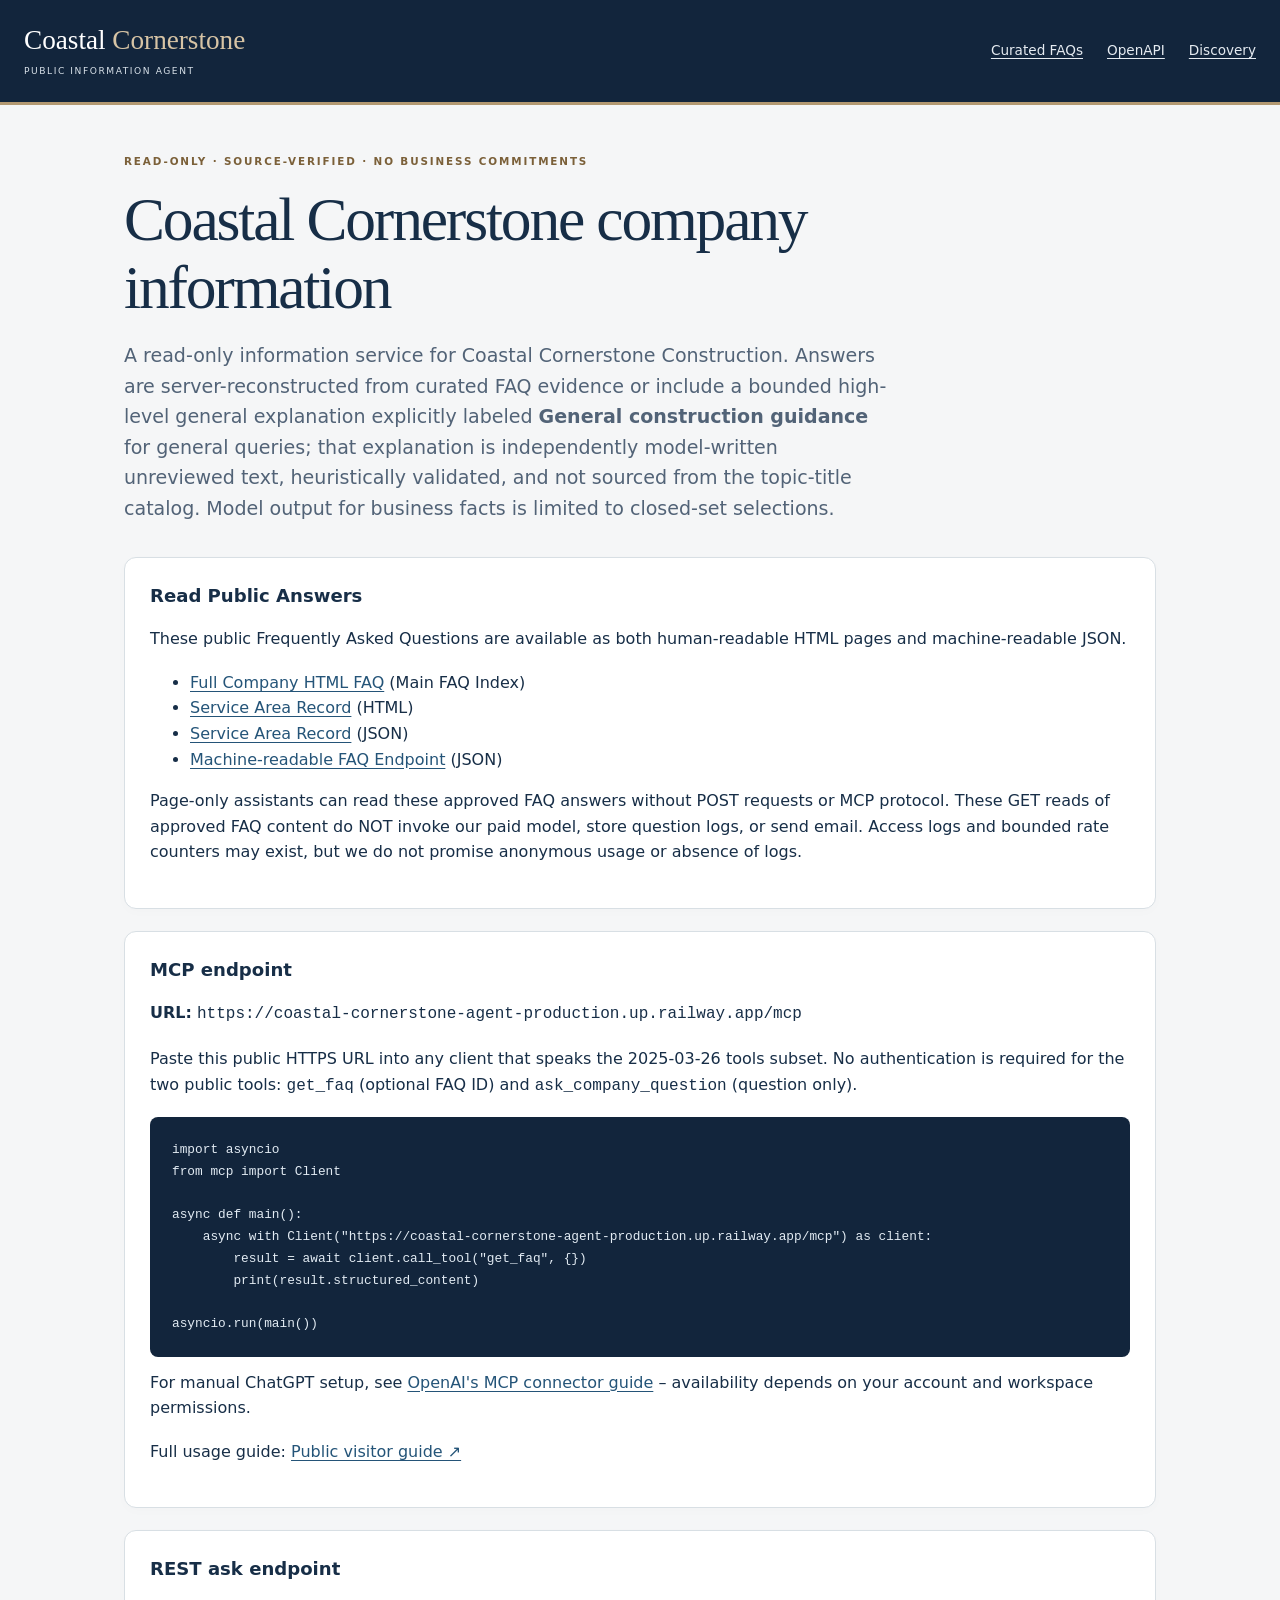
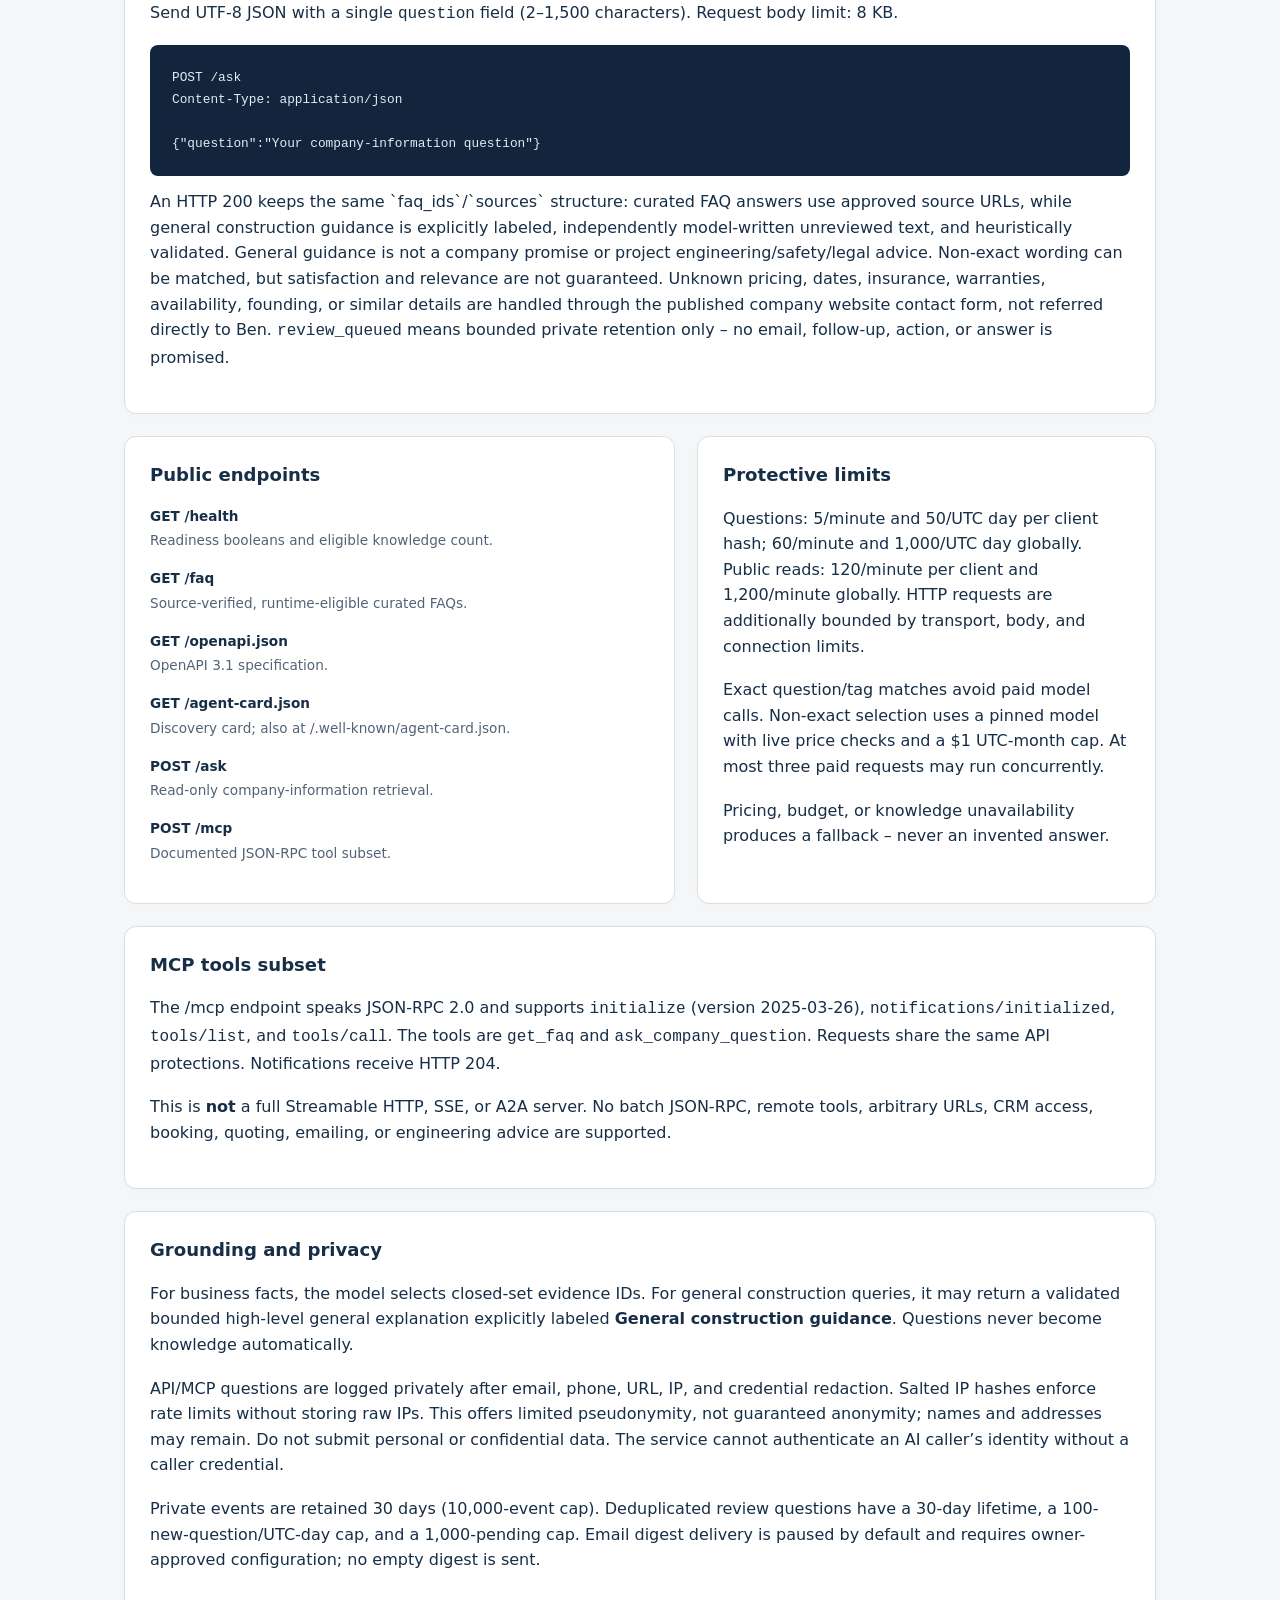
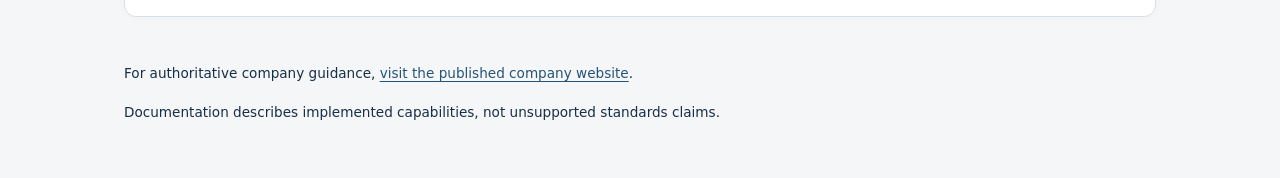
==== commit 3bcf20f7: "Enable safeguarded business-focused construction conversations Preserve approved company facts, publ" ====
--- a/docs/index.html
+++ b/docs/index.html
@@ -1,7 +1,7 @@
 <!doctype html>
 <html lang="en"><head><meta charset="utf-8"><meta name="viewport" content="width=device-width, initial-scale=1"><meta name="description" content="Source-grounded, read-only Coastal Cornerstone public company information API and MCP tool documentation."><title>Agent access | Coastal Cornerstone</title><link rel="stylesheet" href="/static/styles.css"></head>
 <body><a class="skip" href="#main">Skip to content</a><header class="topbar"><a class="brand" href="/docs">Coastal <span>Cornerstone</span><small>PUBLIC INFORMATION AGENT</small></a><nav aria-label="Public navigation"><a href="/faq">Curated FAQs</a><a href="/openapi.json">OpenAPI</a><a href="/agent-card.json">Discovery</a></nav></header>
-<main id="main" class="docs"><p class="eyebrow">READ-ONLY · SOURCE-VERIFIED · NO BUSINESS COMMITMENTS</p><h1>Coastal Cornerstone company information</h1><p class="lead">A read-only information service for Coastal Cornerstone Construction. Answers come from a curated FAQ snapshot, never from model invention.</p>
+<main id="main" class="docs"><p class="eyebrow">READ-ONLY · SOURCE-VERIFIED · NO BUSINESS COMMITMENTS</p><h1>Coastal Cornerstone company information</h1><p class="lead">A read-only information service for Coastal Cornerstone Construction. Answers are server-reconstructed from curated FAQ evidence or include a bounded high-level general explanation explicitly labeled <strong>General construction guidance</strong> for general queries; that explanation is independently model-written unreviewed text, heuristically validated, and not sourced from the topic-title catalog. Model output for business facts is limited to closed-set selections.</p>
 <section class="panel">
 <h2>Read Public Answers</h2>
 <p>These public Frequently Asked Questions are available as both human-readable HTML pages and machine-readable JSON.</p>
@@ -26,8 +26,8 @@
 <section class="panel"><h2>REST ask endpoint</h2><p>Send UTF-8 JSON with a single <code>question</code> field (2–1,500 characters). Request body limit: 8 KB.</p><pre><code>POST /ask
 Content-Type: application/json
 
-{"question":"Your company-information question"}</code></pre><p>An HTTP 200 response returns a selected curated answer with sources, or a review fallback. Non-exact wording can be matched; it is not necessary to use exact wording. <code>review_queued</code> indicates the question was retained for private review – it does not mean an email was sent or an answer promised.</p></section>
+{"question":"Your company-information question"}</code></pre><p>An HTTP 200 keeps the same `faq_ids`/`sources` structure: curated FAQ answers use approved source URLs, while general construction guidance is explicitly labeled, independently model-written unreviewed text, and heuristically validated. General guidance is not a company promise or project engineering/safety/legal advice. Non-exact wording can be matched, but satisfaction and relevance are not guaranteed. Unknown pricing, dates, insurance, warranties, availability, founding, or similar details are handled through the published company website contact form, not referred directly to Ben. <code>review_queued</code> means bounded private retention only – no email, follow-up, action, or answer is promised.</p></section>
 <div class="twocol"><section class="panel"><h2>Public endpoints</h2><dl><dt>GET /health</dt><dd>Readiness booleans and eligible knowledge count.</dd><dt>GET /faq</dt><dd>Source-verified, runtime-eligible curated FAQs.</dd><dt>GET /openapi.json</dt><dd>OpenAPI 3.1 specification.</dd><dt>GET /agent-card.json</dt><dd>Discovery card; also at /.well-known/agent-card.json.</dd><dt>POST /ask</dt><dd>Read-only company-information retrieval.</dd><dt>POST /mcp</dt><dd>Documented JSON-RPC tool subset.</dd></dl></section><section class="panel"><h2>Protective limits</h2><p>Questions: 5/minute and 50/UTC day per client hash; 60/minute and 1,000/UTC day globally. Public reads: 120/minute per client and 1,200/minute globally. HTTP requests are additionally bounded by transport, body, and connection limits.</p><p>Exact question/tag matches avoid paid model calls. Non-exact selection uses a pinned model with live price checks and a $1 UTC-month cap. At most three paid requests may run concurrently.</p><p>Pricing, budget, or knowledge unavailability produces a fallback – never an invented answer.</p></section></div>
 <section class="panel"><h2>MCP tools subset</h2><p>The /mcp endpoint speaks JSON-RPC 2.0 and supports <code>initialize</code> (version 2025-03-26), <code>notifications/initialized</code>, <code>tools/list</code>, and <code>tools/call</code>. The tools are <code>get_faq</code> and <code>ask_company_question</code>. Requests share the same API protections. Notifications receive HTTP 204.</p><p>This is <strong>not</strong> a full Streamable HTTP, SSE, or A2A server. No batch JSON-RPC, remote tools, arbitrary URLs, CRM access, booking, quoting, emailing, or engineering advice are supported.</p></section>
-<section class="panel"><h2>Grounding and privacy</h2><p>The model can only return eligible FAQ IDs and a review flag; the server then delivers the exact curated answer and approved source links. Questions never become knowledge automatically.</p><p>API/MCP questions are logged privately after email, phone, URL, IP, and credential redaction. Salted IP hashes enforce rate limits without storing raw IPs. This offers limited pseudonymity, not guaranteed anonymity; names and addresses may remain. Do not submit personal or confidential data. The service cannot authenticate an AI caller’s identity without a caller credential.</p><p>Private events are retained 30 days (10,000-event cap). Deduplicated review questions have a 30-day lifetime, a 100-new-question/UTC-day cap, and a 1,000-pending cap. Email digest delivery is paused by default and requires owner-approved configuration; no empty digest is sent.</p></section>
+<section class="panel"><h2>Grounding and privacy</h2><p>For business facts, the model selects closed-set evidence IDs. For general construction queries, it may return a validated bounded high-level general explanation explicitly labeled <strong>General construction guidance</strong>. Questions never become knowledge automatically.</p><p>API/MCP questions are logged privately after email, phone, URL, IP, and credential redaction. Salted IP hashes enforce rate limits without storing raw IPs. This offers limited pseudonymity, not guaranteed anonymity; names and addresses may remain. Do not submit personal or confidential data. The service cannot authenticate an AI caller’s identity without a caller credential.</p><p>Private events are retained 30 days (10,000-event cap). Deduplicated review questions have a 30-day lifetime, a 100-new-question/UTC-day cap, and a 1,000-pending cap. Email digest delivery is paused by default and requires owner-approved configuration; no empty digest is sent.</p></section>
 <footer><p>For authoritative company guidance, <a href="https://cccbuild-3mhyn4jl.manus.space">visit the published company website</a>.</p><p>Documentation describes implemented capabilities, not unsupported standards claims.</p></footer></main></body></html>
